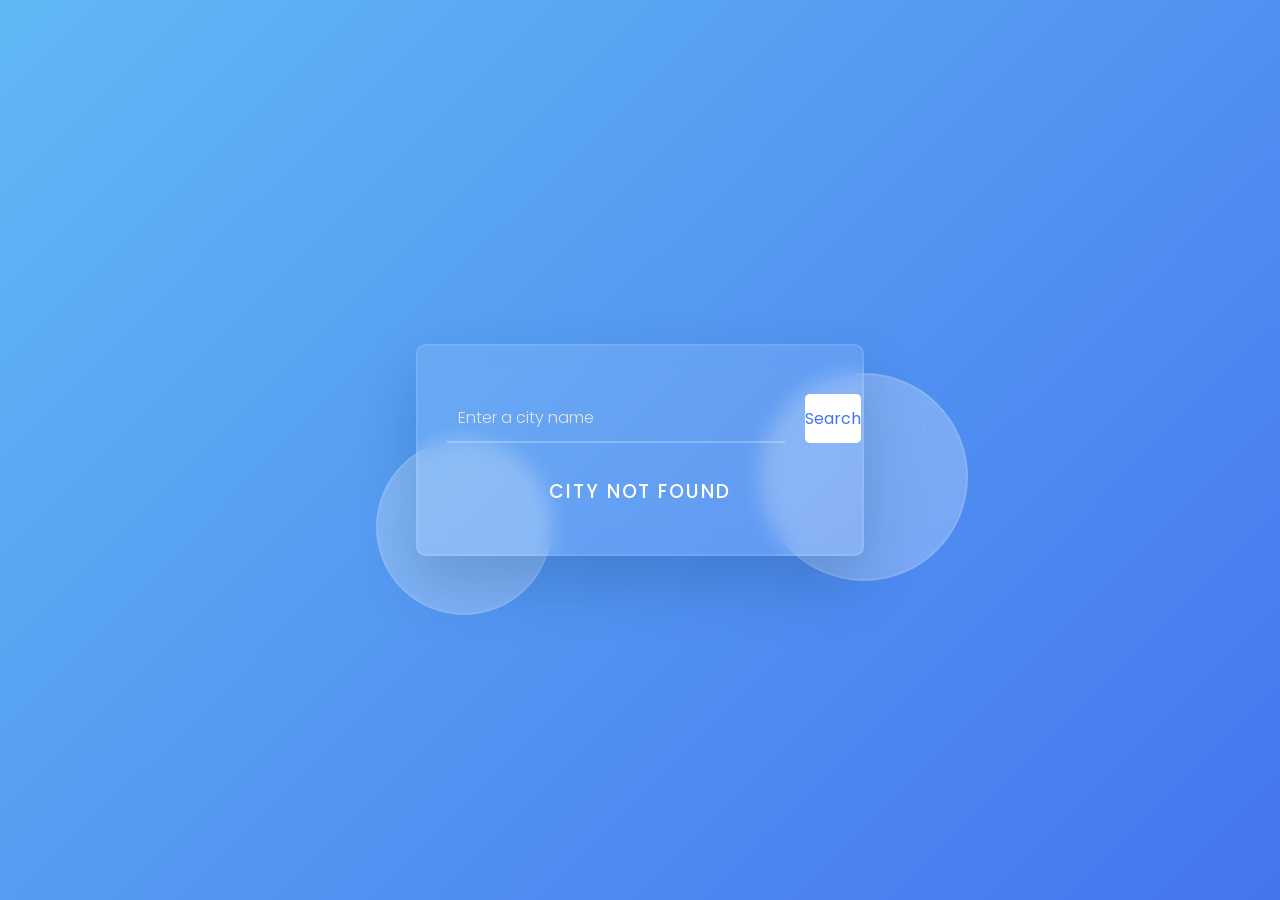
==== index.html @ 4e7edbbe "Add files via upload" ====
<!DOCTYPE html>
<html lang="en">
  <head>
    <meta name="viewport" content="width=device-width, initial-scale=1.0" />
    <title>Weather App</title>
    <!-- Google Fonts -->
    <link
      href="https://fonts.googleapis.com/css2?family=Poppins:wght@300;500;600&display=swap"
      rel="stylesheet"
    />
    <!-- Stylesheet -->
    <link rel="stylesheet" href="style.css" />
  </head>
  <body>
    <div class="wrapper">
      <div class="shape shape-1"></div>
      <div class="shape shape-2"></div>
      <div class="container">
        <div class="search-container">
          <input
            type="text"
            placeholder="Enter a city name"
            id="city"
            value="mumbai"
          />
          <button id="search-btn">Search</button>
        </div>
        <div id="result"></div>
      </div>
    </div>
    <!-- Script -->
    <script src="key.js"></script>
    <script src="script.js"></script>
  </body>
</html>
---- style.css ----
* {
  padding: 0;
  margin: 0;
  box-sizing: border-box;
  font-family: "Poppins", sans-serif;
}
:root {
  --white: #ffffff;
  --off-white: #e5e5e5;
  --transp-white-1: rgba(255, 255, 255, 0.25);
  --transp-white-2: rgba(255, 255, 255, 0.1);
  --blue-1: #62b8f5;
  --blue-2: #4475ef;
  --shadow: rgba(3, 46, 87, 0.2);
}
body {
  height: 100vh;
  background: linear-gradient(135deg, var(--blue-1), var(--blue-2));
}
.wrapper {
  font-size: 16px;
  width: 90vw;
  max-width: 28em;
  position: absolute;
  transform: translate(-50%, -50%);
  top: 50%;
  left: 50%;
}
.container {
  width: 100%;
  background: var(--transp-white-2);
  backdrop-filter: blur(10px);
  padding: 3em 1.8em;
  border: 2px solid var(--transp-white-2);
  border-radius: 0.6em;
  box-shadow: 0 1.8em 3.7em var(--shadow);
  text-align: center;
}
.shape {
  position: absolute;
  background-color: var(--transp-white-1);
  backdrop-filter: blur(1.2em);
  border: 2px solid var(--transp-white-2);
  border-radius: 50%;
}
.shape-1 {
  height: 13em;
  width: 13em;
  right: -6.5em;
  top: 1.8em;
}
.shape-2 {
  height: 11em;
  width: 11em;
  bottom: -3.7em;
  left: -2.5em;
}
.search-container {
  font-size: 1em;
  display: grid;
  grid-template-columns: 9fr 3fr;
  gap: 1.25em;
}
.search-container input,
.search-container button {
  outline: none;
  font-size: 1em;
  border: none;
}
.search-container input {
  padding: 0.7em;
  background-color: transparent;
  border-bottom: 2px solid var(--transp-white-1);
  color: var(--white);
  font-weight: 300;
}
.search-container input::placeholder {
  color: var(--off-white);
}
.search-container input:focus {
  border-color: var(--white);
}
.search-container button {
  color: var(--blue-2);
  background-color: var(--white);
  border-radius: 0.3em;
}
#result h2 {
  color: var(--white);
  text-transform: uppercase;
  letter-spacing: 0.18em;
  font-weight: 600;
  margin: 1.25em 0;
}
.weather,
.desc {
  color: var(--off-white);
  text-transform: uppercase;
  letter-spacing: 0.2em;
  font-size: 0.9em;
  font-weight: 500;
  line-height: 2em;
}
.weather {
  margin-top: -0.7em;
}
#result img {
  margin: 0.6em 0 0 0;
  width: 6.2em;
  filter: drop-shadow(0 1.8em 3.7em var(--shadow));
}
#result h1 {
  font-size: 4em;
  margin: 0.3em 0 0.7em 0;
  line-height: 0;
  font-weight: 400;
  color: var(--white);
}
.temp-container {
  display: flex;
  justify-content: center;
}
.temp-container div {
  padding: 0.3em 1em;
}
.temp-container div:first-child {
  border-right: 1px solid var(--transp-white-1);
}
.temp-container .title {
  font-weight: 600;
  color: var(--white);
}
.temp-container .temp {
  font-weight: 300;
  color: var(--off-white);
}
.msg {
  margin-top: 1.8em;
  color: var(--white);
  font-weight: 500;
  text-transform: uppercase;
  letter-spacing: 0.1em;
}
@media screen and (max-width: 450px) {
  .wrapper {
    font-size: 14px;
  }
}
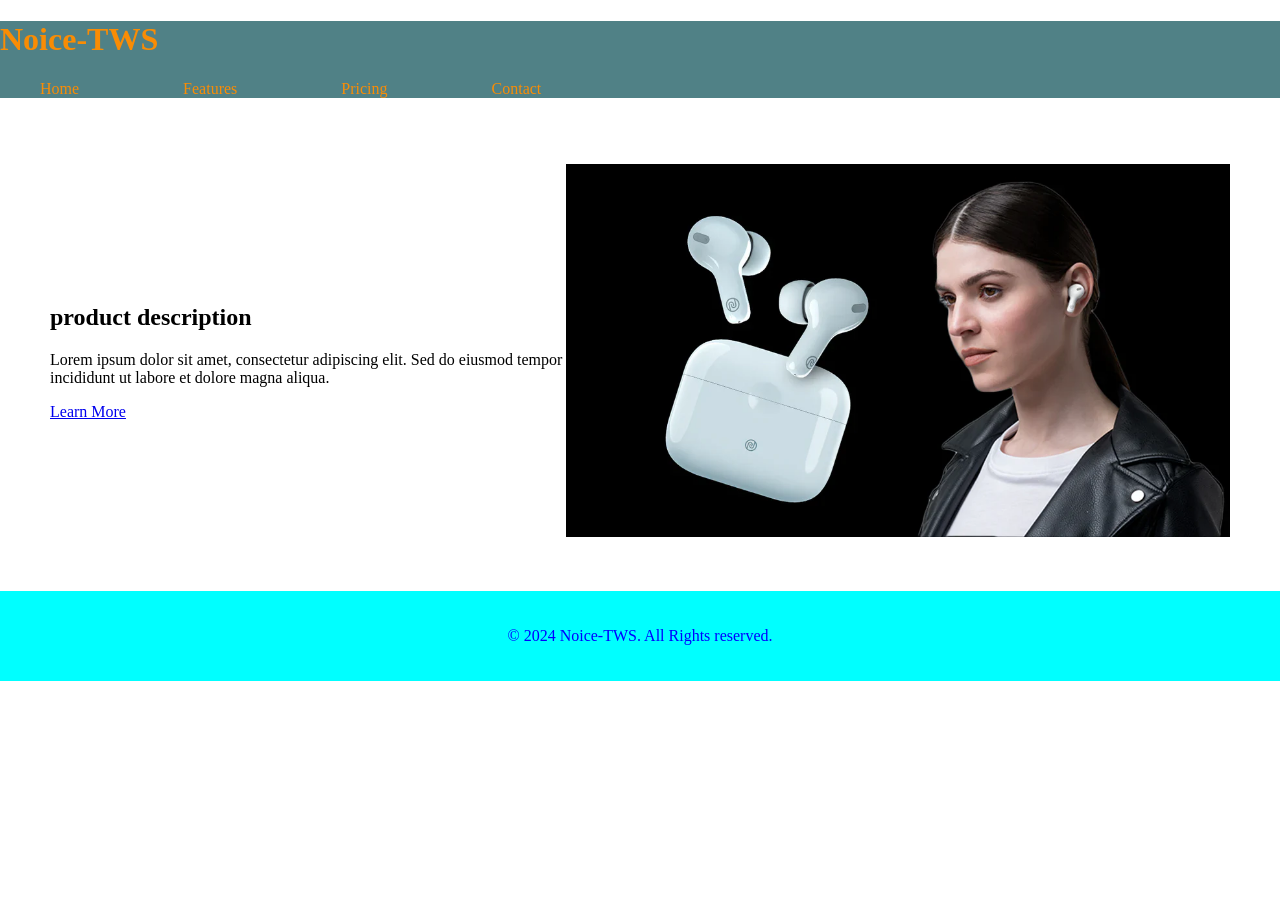
==== commit e608e52e: "Add files via upload" ====
--- a/index.html
+++ b/index.html
@@ -1,35 +1,36 @@
 <!DOCTYPE html>
 <html lang="en">
-  <head>
-    <meta name="viewport" content="width=device-width, initial-scale=1.0" />
-    <title>Weather App</title>
-    <!-- Google Fonts -->
-    <link
-      href="https://fonts.googleapis.com/css2?family=Poppins:wght@300;500;600&display=swap"
-      rel="stylesheet"
-    />
-    <!-- Stylesheet -->
-    <link rel="stylesheet" href="style.css" />
-  </head>
-  <body>
-    <div class="wrapper">
-      <div class="shape shape-1"></div>
-      <div class="shape shape-2"></div>
-      <div class="container">
-        <div class="search-container">
-          <input
-            type="text"
-            placeholder="Enter a city name"
-            id="city"
-            value="mumbai"
-          />
-          <button id="search-btn">Search</button>
-        </div>
-        <div id="result"></div>
-      </div>
-    </div>
-    <!-- Script -->
-    <script src="key.js"></script>
-    <script src="script.js"></script>
-  </body>
+<head>
+    <meta charset="UTF-8">
+    <meta name="viewport" content="width=device-width, initial-scale=1.0">
+    <title>noice TWS</title>
+    <link rel="stylesheet" href="style.css">
+</head>
+<body>
+    <header>
+        <h1>Noice-TWS</h1>
+        <nav>
+            <ul>
+                <li><a href="#"></a>Home</a></li>
+                <li><a href="#"></a>Features</li>
+                <li><a href="#"></a>Pricing</li>
+                <li><a href="#"></a>Contact</li>
+            </ul>
+        </nav>
+    </header>
+    <section class="main-content">
+        <article class="product-description">
+            <h2>product description</h2>
+            <p>Lorem ipsum dolor sit amet, consectetur adipiscing elit. Sed do eiusmod tempor incididunt ut labore et dolore magna aliqua.</p>
+            <a href="#" class="btn">Learn More</a>
+        </article>
+        <article class="product-image">
+            <img src="img.jpg" alt="TWS ear buds">
+        </article>
+    </section>
+
+    <footer>
+        <p>&copy; 2024 Noice-TWS. All Rights reserved.</p>
+    </footer>
+</body>
 </html>
--- a/style.css
+++ b/style.css
@@ -1,148 +1,43 @@
-* {
-  padding: 0;
-  margin: 0;
-  box-sizing: border-box;
-  font-family: "Poppins", sans-serif;
+body{
+    font-family:'Times New Roman', Times, serif;
+    margin: 0;
+    padding: 0;
 }
-:root {
-  --white: #ffffff;
-  --off-white: #e5e5e5;
-  --transp-white-1: rgba(255, 255, 255, 0.25);
-  --transp-white-2: rgba(255, 255, 255, 0.1);
-  --blue-1: #62b8f5;
-  --blue-2: #4475ef;
-  --shadow: rgba(3, 46, 87, 0.2);
+header{
+    background:rgba(29, 93, 99, 0.772);
+    color: #ff8c00f7;
+    padding: 10fx;
 }
-body {
-  height: 100vh;
-  background: linear-gradient(135deg, var(--blue-1), var(--blue-2));
+nav ul li{
+    display: inline;
+    margin-right: 100px;
+
 }
-.wrapper {
-  font-size: 16px;
-  width: 90vw;
-  max-width: 28em;
-  position: absolute;
-  transform: translate(-50%, -50%);
-  top: 50%;
-  left: 50%;
+nav ul li a {
+    color:darkblue;
+    text-decoration: none;
+
 }
-.container {
-  width: 100%;
-  background: var(--transp-white-2);
-  backdrop-filter: blur(10px);
-  padding: 3em 1.8em;
-  border: 2px solid var(--transp-white-2);
-  border-radius: 0.6em;
-  box-shadow: 0 1.8em 3.7em var(--shadow);
-  text-align: center;
+.main-content{
+    display: flex;
+    justify-content: space-between;
+    align-items: center;
+    padding: 50px;
+
 }
-.shape {
-  position: absolute;
-  background-color: var(--transp-white-1);
-  backdrop-filter: blur(1.2em);
-  border: 2px solid var(--transp-white-2);
-  border-radius: 50%;
+.product-description{
+    float: left;
 }
-.shape-1 {
-  height: 13em;
-  width: 13em;
-  right: -6.5em;
-  top: 1.8em;
+.product-description h2{
+    color:black;
 }
-.shape-2 {
-  height: 11em;
-  width: 11em;
-  bottom: -3.7em;
-  left: -2.5em;
+.product-image img{
+    max-width: 100%;
+
 }
-.search-container {
-  font-size: 1em;
-  display: grid;
-  grid-template-columns: 9fr 3fr;
-  gap: 1.25em;
-}
-.search-container input,
-.search-container button {
-  outline: none;
-  font-size: 1em;
-  border: none;
-}
-.search-container input {
-  padding: 0.7em;
-  background-color: transparent;
-  border-bottom: 2px solid var(--transp-white-1);
-  color: var(--white);
-  font-weight: 300;
-}
-.search-container input::placeholder {
-  color: var(--off-white);
-}
-.search-container input:focus {
-  border-color: var(--white);
-}
-.search-container button {
-  color: var(--blue-2);
-  background-color: var(--white);
-  border-radius: 0.3em;
-}
-#result h2 {
-  color: var(--white);
-  text-transform: uppercase;
-  letter-spacing: 0.18em;
-  font-weight: 600;
-  margin: 1.25em 0;
-}
-.weather,
-.desc {
-  color: var(--off-white);
-  text-transform: uppercase;
-  letter-spacing: 0.2em;
-  font-size: 0.9em;
-  font-weight: 500;
-  line-height: 2em;
-}
-.weather {
-  margin-top: -0.7em;
-}
-#result img {
-  margin: 0.6em 0 0 0;
-  width: 6.2em;
-  filter: drop-shadow(0 1.8em 3.7em var(--shadow));
-}
-#result h1 {
-  font-size: 4em;
-  margin: 0.3em 0 0.7em 0;
-  line-height: 0;
-  font-weight: 400;
-  color: var(--white);
-}
-.temp-container {
-  display: flex;
-  justify-content: center;
-}
-.temp-container div {
-  padding: 0.3em 1em;
-}
-.temp-container div:first-child {
-  border-right: 1px solid var(--transp-white-1);
-}
-.temp-container .title {
-  font-weight: 600;
-  color: var(--white);
-}
-.temp-container .temp {
-  font-weight: 300;
-  color: var(--off-white);
-}
-.msg {
-  margin-top: 1.8em;
-  color: var(--white);
-  font-weight: 500;
-  text-transform: uppercase;
-  letter-spacing: 0.1em;
-}
-@media screen and (max-width: 450px) {
-  .wrapper {
-    font-size: 14px;
-  }
+footer{
+    background-color: aqua;
+    color:blue;
+    text-align: center;
+    padding: 20px;
 }
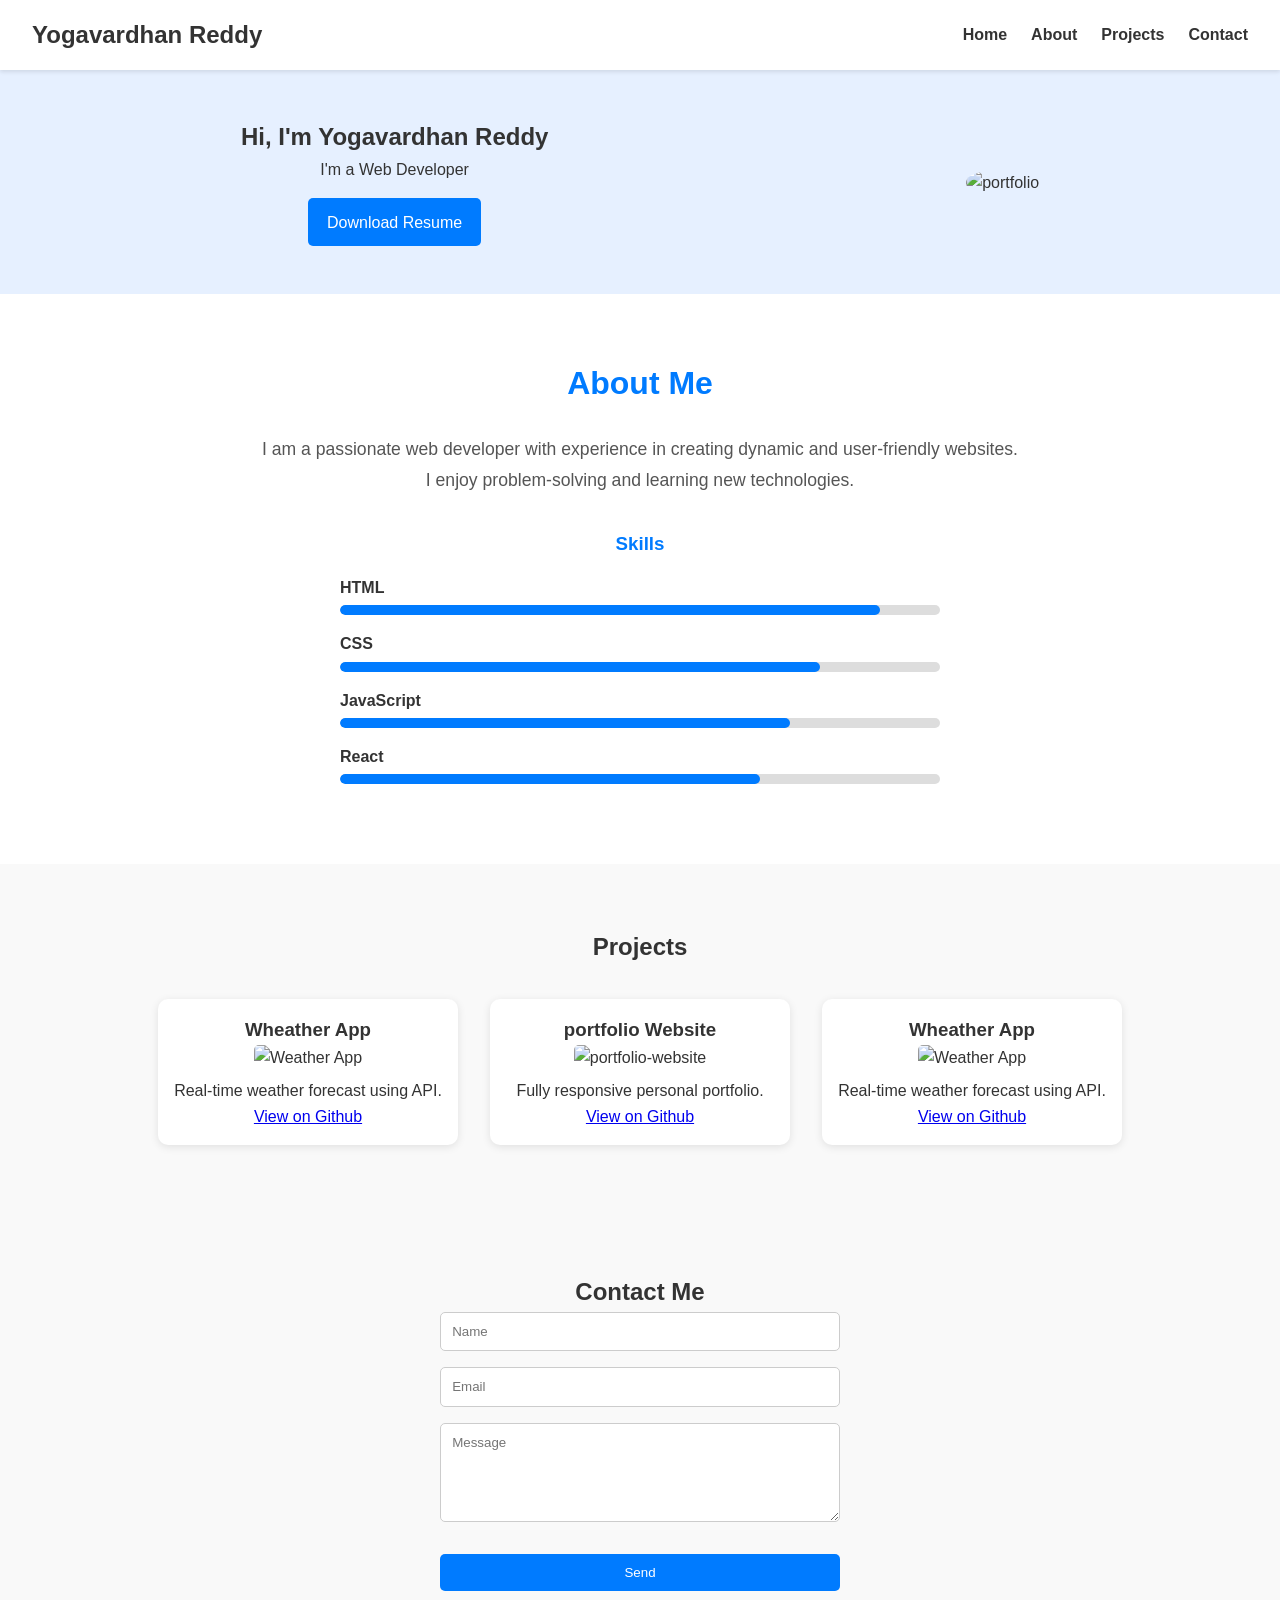
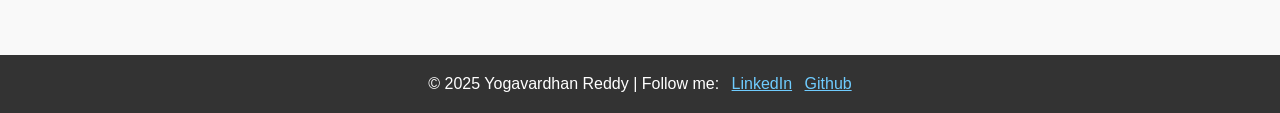
==== commit 7866c473: "Add files via upload" ====
--- a/index.html
+++ b/index.html
@@ -3,34 +3,102 @@
 <head>
     <meta charset="UTF-8">
     <meta name="viewport" content="width=device-width, initial-scale=1.0">
-    <title>noice TWS</title>
+    <title>Portflio</title>
     <link rel="stylesheet" href="style.css">
 </head>
 <body>
     <header>
-        <h1>Noice-TWS</h1>
-        <nav>
-            <ul>
-                <li><a href="#"></a>Home</a></li>
-                <li><a href="#"></a>Features</li>
-                <li><a href="#"></a>Pricing</li>
-                <li><a href="#"></a>Contact</li>
-            </ul>
+        <nav class="nav-bar">
+            <h1 class="logo">Yogavardhan Reddy</h1>
+                <ul class="nav-links">
+                    <li><a href="#hero">Home</a></li>
+                    <li><a href="#About">About</a></li>
+                    <li><a href="#projects">Projects</a></li>
+                    <li><a href="#contact">Contact</a></li>
+                </ul>
         </nav>
     </header>
-    <section class="main-content">
-        <article class="product-description">
-            <h2>product description</h2>
-            <p>Lorem ipsum dolor sit amet, consectetur adipiscing elit. Sed do eiusmod tempor incididunt ut labore et dolore magna aliqua.</p>
-            <a href="#" class="btn">Learn More</a>
-        </article>
-        <article class="product-image">
-            <img src="img.jpg" alt="TWS ear buds">
-        </article>
+    <section id="hero" class="hero">
+        <div id="hero-text">
+            <h2 class="title">Hi, I'm Yogavardhan Reddy</h2>
+            <p>I'm a Web Developer</p>
+            <a href="./assets/web-resume.pdf" class="btn">Download Resume</a>
+        </div>
+        <div class="hero-img">
+            <img src="./assets/profile.png" alt="portfolio">
+        </div>
+    </section>
+    <section id="About" class="About">
+       <h2>About Me</h2>
+        <p>I am a passionate web developer with experience in creating dynamic and user-friendly websites.</p>
+        <p>I enjoy problem-solving and learning new technologies.</p>
+        <div class="skills">
+            <h3>Skills</h3>
+            <div class="skill">
+              <span>HTML</span>
+              <div class="skill-bar">
+                <div class="skill-level html"></div>
+              </div>
+            </div>
+            <div class="skill">
+              <span>CSS</span>
+              <div class="skill-bar">
+                <div class="skill-level css"></div>
+              </div>
+            </div>
+            <div class="skill">
+              <span>JavaScript</span>
+              <div class="skill-bar">
+                <div class="skill-level js"></div>
+              </div>
+            </div>
+            <div class="skill">
+              <span>React</span>
+              <div class="skill-bar">
+                <div class="skill-level react"></div>
+              </div>
+            </div>
+          </div>
+    </section>
+    <section id="projects" class="projects">
+        <h2>Projects</h2>
+        <div class="project-grid">
+            <div class="project-card">
+                <h3>Wheather App</h3>
+                <img src="./assets/weather.png" alt="Weather App">
+                <p>Real-time weather forecast using API.</p>
+                <a href="#">View on Github</a>
+            </div>
+            <div class="project-card">
+                <h3>portfolio Website</h3>
+                <img src="./assets/portfolio-img.jpeg" alt="portfolio-website">
+                <p>Fully responsive personal portfolio.</p>
+                <a href="#">View on Github</a>
+            </div>
+            <div class="project-card">
+                <h3>Wheather App</h3>
+                <img src="./assets/weather.png" alt="Weather App">
+                <p>Real-time weather forecast using API.</p>
+                <a href="#">View on Github</a>
+            </div>
+        </div>
+    </section>
+
+    <section id="contact" class="contact">
+        <h2>Contact Me</h2>
+        <form>
+            <input type="text" placeholder="Name" required>
+            <input type="text" placeholder="Email" required>
+            <textarea  placeholder="Message" rows="5" required></textarea>
+            <button type="submit" class="btn">Send</button>
+        </form>
     </section>
 
     <footer>
-        <p>&copy; 2024 Noice-TWS. All Rights reserved.</p>
+        <p>&copy; 2025 Yogavardhan Reddy | Follow me:
+            <a href="#">LinkedIn</a>
+            <a href="#">Github</a>
+        </p>
     </footer>
 </body>
 </html>
--- a/style.css
+++ b/style.css
@@ -1,43 +1,212 @@
-body{
-    font-family:'Times New Roman', Times, serif;
+*{
     margin: 0;
     padding: 0;
-}
+    box-sizing: border-box;
+    font-family: 'Segoe UI', sans-serif;
+}
+
+body{
+    line-height: 1.6;
+    background: #f9f9f9;
+    color: #333;
+}
+
 header{
-    background:rgba(29, 93, 99, 0.772);
-    color: #ff8c00f7;
-    padding: 10fx;
-}
-nav ul li{
-    display: inline;
-    margin-right: 100px;
-
-}
-nav ul li a {
-    color:darkblue;
-    text-decoration: none;
-
-}
-.main-content{
+    background: #fff;
+    padding: 1rem 2rem;
+    box-shadow: 0 2px 4px rgba(0, 0, 0, 0.1);
+    position: sticky;
+    top: 0;
+    z-index: 100;
+}
+
+.nav-bar{
     display: flex;
     justify-content: space-between;
     align-items: center;
-    padding: 50px;
-
-}
-.product-description{
-    float: left;
-}
-.product-description h2{
-    color:black;
-}
-.product-image img{
-    max-width: 100%;
-
-}
+}
+
+.nav-links{
+    list-style: none;
+    display: flex;
+    gap: 1.5rem;
+}
+
+.nav-links a{
+    text-decoration: none;
+    color: #333;
+    font-weight: bold;
+}
+
+.hero{
+    display: flex;
+    flex-wrap: wrap;
+    justify-content: space-around;
+    align-items: center;
+    padding: 3rem 2rem;
+    background: #e6f0ff;
+}
+
+.hero-text{
+    max-width: 500px;
+}
+
+.hero-text h2{
+    font-size: 2rem;
+    margin-bottom: 1rem;
+}
+
+.hero-img img{
+    width: 250px;
+    border-radius: 46%;
+}
+
+.btn{
+    display: inline-block;
+    background: #007bff;
+    color: white;
+    padding: 0.7rem 1.2rem;
+    margin-top: 1rem;
+    border: none;
+    text-decoration: none;
+    border-radius: 5px;
+}
+
+.About{
+    background-color: #ffffff;
+    padding: 4rem 2rem;
+    text-align: center;
+}
+
+.About h2{
+    font-size: 2rem;
+    color: #007bff;
+    margin-bottom: 1.5rem;
+}
+
+.About p{
+    max-width: 800px;
+    margin: 0 auto;
+    font-size: 1.1rem;
+    color: #555;
+    line-height: 1.8;
+}
+
+.skills {
+    margin-top: 2rem;
+    text-align: left;
+    max-width: 600px;
+    margin-left: auto;
+    margin-right: auto;
+}
+  
+.skills h3 {
+    text-align: center;
+    margin-bottom: 1rem;
+    color: #007bff;
+}
+  
+.skill {
+    margin-bottom: 1rem;
+}
+  
+.skill span {
+    font-weight: bold;
+    display: block;
+    margin-bottom: 0.3rem;
+}
+  
+.skill-bar {
+    background: #ddd;
+    border-radius: 20px;
+    overflow: hidden;
+    height: 10px;
+}
+  
+.skill-level {
+    height: 10px;
+    background: #007bff;
+    width: 0%;
+    border-radius: 20px;
+    transition: width 0.8s ease-in-out;
+}
+  
+.skill-level.html { width: 90%; }
+.skill-level.css { width: 80%; }
+.skill-level.js { width: 75%; }
+.skill-level.react { width: 70%; }
+  
+
+section{
+    padding: 4rem 2rem;
+    text-align: center;
+}
+
+.projects{
+    background: #f9f9f9;
+    padding: 4rem 2rem;
+    text-align: center;
+}
+
+.project-grid{
+    display: flex;
+    flex-wrap: wrap;
+    justify-content: center;
+    gap: 2rem;
+    margin-top: 2rem;
+}
+
+.project-card{
+    background: #fff;
+    border-radius: 10px;
+    padding: 1rem;
+    width: 300px;
+    box-shadow: 0 2px 8px rgba(0,0,0,0.1);
+    transition: transform 0.3s ease;
+}
+
+.project-card:hover {
+    transform: translateY(-5px);
+}
+  
+.project-card img {
+    width: 100%;
+    border-radius: 5px;
+    margin-bottom: 0.5rem;
+}
+
+.contact form{
+    display: flex;
+    flex-direction: column;
+    max-width: 400px;
+    margin: auto;
+    gap: 1rem;
+}
+
+input,textarea{
+    padding: 0.7rem;
+    border: 1px solid #ccc;
+    border-radius: 5px;
+}
+
 footer{
-    background-color: aqua;
-    color:blue;
-    text-align: center;
-    padding: 20px;
-}+    background: #333;
+    color: #fff;
+    padding: 1rem;
+    text-align: center;
+}
+
+footer a{
+    color: #6fccff;
+    margin-left: 0.5rem;
+}
+
+@media ( max-width:768px){
+    .hero{
+        flex-direction: column;
+        text-align: center;
+    }
+    .hero-img{
+        margin-top: 2rem;
+    }
+}
